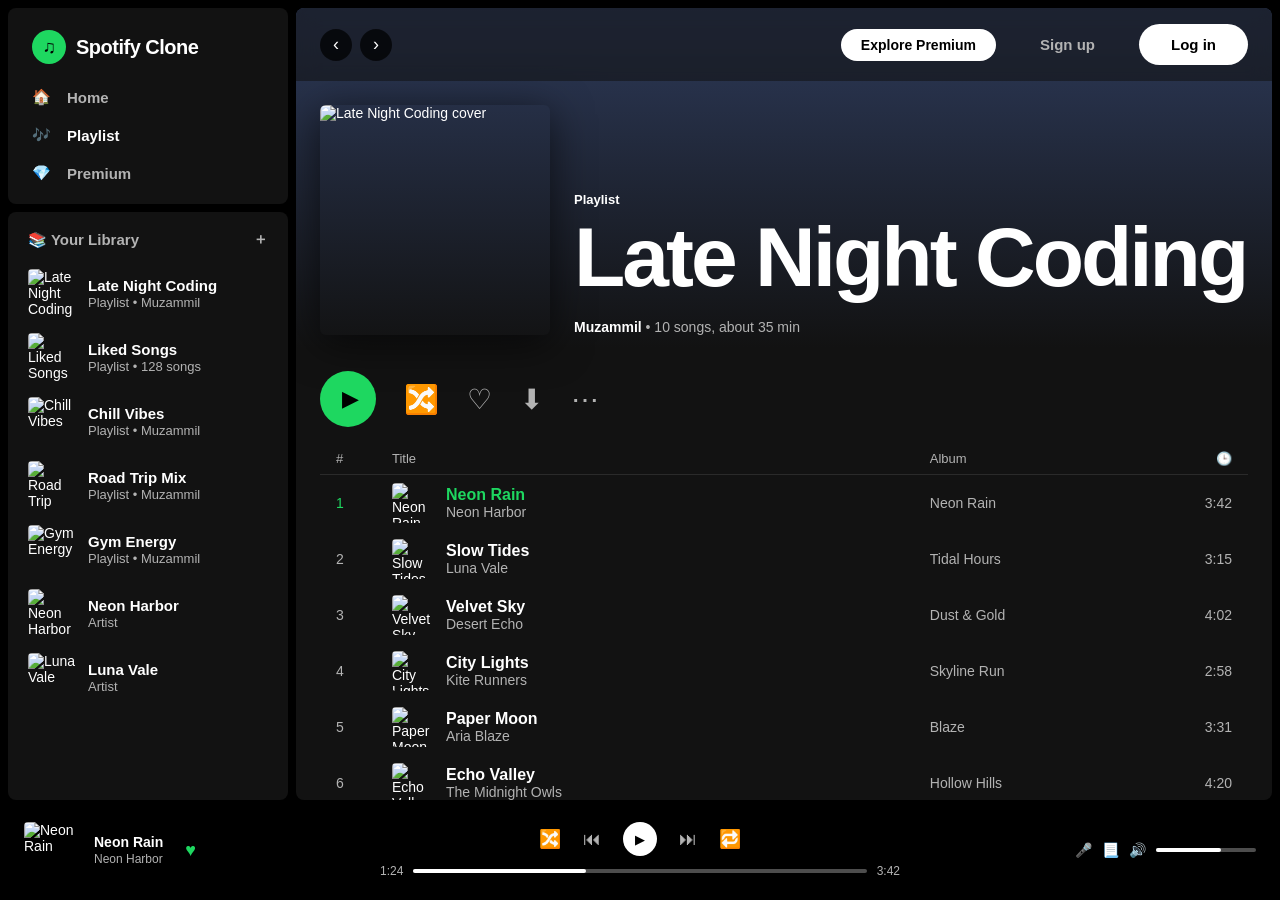
==== playlist.html @ 9b64a79c "Add files via upload This is a clone of spotify interface i tried my best on this as a beginner and " ====
<!DOCTYPE html>
<html lang="en">
<head>
  <meta charset="UTF-8">
  <meta name="viewport" content="width=device-width, initial-scale=1.0">
  <title>Spotify Clone - Playlist</title>
  <!-- External CSS: all the styling lives in style.css -->
  <link rel="stylesheet" href="style.css">
</head>
<body>
  <div class="app">
    <aside class="sidebar">
      <div class="box">
        <a href="index.html" class="logo"><span class="logo-dot">♫</span> Spotify Clone</a>
        <ul class="nav">
          <li><a href="index.html"><span>🏠</span> Home</a></li>
          <li><a href="playlist.html" class="active"><span>🎶</span> Playlist</a></li>
          <li><a href="premium.html"><span>💎</span> Premium</a></li>
        </ul>
      </div>
      <div class="box library">
        <div class="library-head"><a href="playlist.html">📚 Your Library</a><span>＋</span></div>
        <ul class="lib-list">
          <li><a href="playlist.html" class="lib-item"><div class="thumb"><img src="https://picsum.photos/seed/coding-night/120/120" alt="Late Night Coding" loading="lazy"></div><div><strong>Late Night Coding</strong><span>Playlist • Muzammil</span></div></a></li>
          <li><a href="playlist.html" class="lib-item"><div class="thumb"><img src="https://picsum.photos/seed/liked-songs/120/120" alt="Liked Songs" loading="lazy"></div><div><strong>Liked Songs</strong><span>Playlist • 128 songs</span></div></a></li>
          <li><a href="playlist.html" class="lib-item"><div class="thumb"><img src="https://picsum.photos/seed/chill-vibes/120/120" alt="Chill Vibes" loading="lazy"></div><div><strong>Chill Vibes</strong><span>Playlist • Muzammil</span></div></a></li>
          <li><a href="playlist.html" class="lib-item"><div class="thumb"><img src="https://picsum.photos/seed/road-trip/120/120" alt="Road Trip Mix" loading="lazy"></div><div><strong>Road Trip Mix</strong><span>Playlist • Muzammil</span></div></a></li>
          <li><a href="playlist.html" class="lib-item"><div class="thumb"><img src="https://picsum.photos/seed/gym-energy/120/120" alt="Gym Energy" loading="lazy"></div><div><strong>Gym Energy</strong><span>Playlist • Muzammil</span></div></a></li>
          <li><a href="playlist.html" class="lib-item"><div class="thumb round"><img src="https://picsum.photos/seed/neon-harbor/120/120" alt="Neon Harbor" loading="lazy"></div><div><strong>Neon Harbor</strong><span>Artist</span></div></a></li>
          <li><a href="playlist.html" class="lib-item"><div class="thumb round"><img src="https://picsum.photos/seed/luna-vale/120/120" alt="Luna Vale" loading="lazy"></div><div><strong>Luna Vale</strong><span>Artist</span></div></a></li>
        </ul>
      </div>
    </aside>
    <main class="main ">

      <!-- Top bar with buttons -->
      <div class="topbar">
        <div class="arrows"><span class="arrow">‹</span><span class="arrow">›</span></div>
        <div class="top-actions">
          <a href="premium.html" class="btn btn-white btn-small">Explore Premium</a>
          <a href="premium.html" class="btn btn-ghost">Sign up</a>
          <a href="premium.html" class="btn btn-white">Log in</a>
        </div>
      </div>
      <div class="content">
        <div class="pl-header">
          <div class="pl-cover"><img src="https://picsum.photos/seed/coding-night/500/500" alt="Late Night Coding cover" loading="lazy"></div>
          <div>
            <small>Playlist</small>
            <h1>Late Night Coding</h1>
            <p><b>Muzammil</b> • 10 songs, about 35 min</p>
          </div>
        </div>
        <ul class="pl-actions">
          <li><a href="#" class="big-play">▶</a></li><li>🔀</li><li>♡</li><li>⬇</li><li>⋯</li>
        </ul>
        <table class="tracks">
          <thead>
            <tr>
              <th>#</th>
              <th>Title</th>
              <th class="album">Album</th>
              <th class="time">🕒</th>
            </tr>
          </thead>
          <tbody>
            <tr class="playing">
              <td class="num"><span class="n">1</span><span class="hover-play">▶</span></td>
              <td><div class="song"><div class="mini"><img src="https://picsum.photos/seed/neon-rain/100/100" alt="Neon Rain" loading="lazy"></div><div><strong>Neon Rain</strong><span>Neon Harbor</span></div></div></td>
              <td class="album">Neon Rain</td>
              <td class="time">3:42</td>
            </tr>
            <tr>
              <td class="num"><span class="n">2</span><span class="hover-play">▶</span></td>
              <td><div class="song"><div class="mini"><img src="https://picsum.photos/seed/slow-tides/100/100" alt="Slow Tides" loading="lazy"></div><div><strong>Slow Tides</strong><span>Luna Vale</span></div></div></td>
              <td class="album">Tidal Hours</td>
              <td class="time">3:15</td>
            </tr>
            <tr>
              <td class="num"><span class="n">3</span><span class="hover-play">▶</span></td>
              <td><div class="song"><div class="mini"><img src="https://picsum.photos/seed/velvet-sky/100/100" alt="Velvet Sky" loading="lazy"></div><div><strong>Velvet Sky</strong><span>Desert Echo</span></div></div></td>
              <td class="album">Dust & Gold</td>
              <td class="time">4:02</td>
            </tr>
            <tr>
              <td class="num"><span class="n">4</span><span class="hover-play">▶</span></td>
              <td><div class="song"><div class="mini"><img src="https://picsum.photos/seed/city-lights/100/100" alt="City Lights" loading="lazy"></div><div><strong>City Lights</strong><span>Kite Runners</span></div></div></td>
              <td class="album">Skyline Run</td>
              <td class="time">2:58</td>
            </tr>
            <tr>
              <td class="num"><span class="n">5</span><span class="hover-play">▶</span></td>
              <td><div class="song"><div class="mini"><img src="https://picsum.photos/seed/paper-moon/100/100" alt="Paper Moon" loading="lazy"></div><div><strong>Paper Moon</strong><span>Aria Blaze</span></div></div></td>
              <td class="album">Blaze</td>
              <td class="time">3:31</td>
            </tr>
            <tr>
              <td class="num"><span class="n">6</span><span class="hover-play">▶</span></td>
              <td><div class="song"><div class="mini"><img src="https://picsum.photos/seed/echo-valley/100/100" alt="Echo Valley" loading="lazy"></div><div><strong>Echo Valley</strong><span>The Midnight Owls</span></div></div></td>
              <td class="album">Hollow Hills</td>
              <td class="time">4:20</td>
            </tr>
            <tr>
              <td class="num"><span class="n">7</span><span class="hover-play">▶</span></td>
              <td><div class="song"><div class="mini"><img src="https://picsum.photos/seed/golden-hour/100/100" alt="Golden Hour Drive" loading="lazy"></div><div><strong>Golden Hour Drive</strong><span>Desert Echo</span></div></div></td>
              <td class="album">Dust & Gold</td>
              <td class="time">3:48</td>
            </tr>
            <tr>
              <td class="num"><span class="n">8</span><span class="hover-play">▶</span></td>
              <td><div class="song"><div class="mini"><img src="https://picsum.photos/seed/static-dreams/100/100" alt="Static Dreams" loading="lazy"></div><div><strong>Static Dreams</strong><span>Neon Harbor</span></div></div></td>
              <td class="album">Neon Rain</td>
              <td class="time">3:05</td>
            </tr>
            <tr>
              <td class="num"><span class="n">9</span><span class="hover-play">▶</span></td>
              <td><div class="song"><div class="mini"><img src="https://picsum.photos/seed/lantern/100/100" alt="Lantern" loading="lazy"></div><div><strong>Lantern</strong><span>Luna Vale</span></div></div></td>
              <td class="album">Tidal Hours</td>
              <td class="time">2:49</td>
            </tr>
            <tr>
              <td class="num"><span class="n">10</span><span class="hover-play">▶</span></td>
              <td><div class="song"><div class="mini"><img src="https://picsum.photos/seed/midnight-compile/100/100" alt="Midnight Compile" loading="lazy"></div><div><strong>Midnight Compile</strong><span>Kite Runners</span></div></div></td>
              <td class="album">Skyline Run</td>
              <td class="time">3:27</td>
            </tr>
          </tbody>
        </table>

      </div>
    </main>
    <footer class="player">
      <div class="np">
        <div class="thumb"><img src="https://picsum.photos/seed/neon-rain/120/120" alt="Neon Rain" loading="lazy"></div>
        <div><strong>Neon Rain</strong><span>Neon Harbor</span></div>
        <span class="heart">♥</span>
      </div>
      <div class="controls">
        <!-- Player buttons are also a list -->
        <ul class="ctrl-row">
          <li>🔀</li><li>⏮</li><li class="pp">▶</li><li>⏭</li><li>🔁</li>
        </ul>
        <div class="progress"><span>1:24</span><div class="bar"><i style="width:38%"></i></div><span>3:42</span></div>
      </div>
      <div class="volume"><span>🎤</span><span>📃</span><span>🔊</span><div class="bar"><i style="width:65%"></i></div></div>
    </footer>
  </div>
</body>
</html>
---- style.css ----
/* =========================================================
   Spotify Clone - style.css  (HTML + CSS only, no JavaScript)
   Shared by: index, search, library, playlist, premium, login
   ========================================================= */

/* ---------- 1. Reset & variables ---------- */
* { margin: 0; padding: 0; box-sizing: border-box; }

:root {
  --bg: #121212;
  --panel: #181818;
  --hover: #2a2a2a;
  --text: #ffffff;
  --muted: #b3b3b3;
  --green: #1ed760;
  --green-dark: #1db954;
}

html, body { height: 100%; }

body {
  background: #000;
  color: var(--text);
  font-family: "Segoe UI", "Helvetica Neue", Arial, sans-serif;
  font-size: 14px;
}

a { color: inherit; text-decoration: none; }
ul { list-style: none; }
:focus-visible { outline: 2px solid var(--green); outline-offset: 2px; }

/* ---------- 2. App layout (sidebar + main + player) ---------- */
.app {
  display: grid;
  grid-template-columns: 280px 1fr;
  grid-template-rows: 1fr 84px;
  gap: 8px;
  height: 100vh;
  padding: 8px;
}

.sidebar { display: flex; flex-direction: column; gap: 8px; min-height: 0; }
.box { background: var(--bg); border-radius: 8px; padding: 12px; }

.logo {
  display: flex; align-items: center; gap: 10px;
  padding: 10px 12px 14px; font-size: 20px; font-weight: 800; letter-spacing: -0.5px;
}
.logo-dot {
  width: 34px; height: 34px; border-radius: 50%;
  background: var(--green); color: #000;
  display: flex; align-items: center; justify-content: center; font-size: 18px;
}

.nav a {
  display: flex; align-items: center; gap: 16px;
  padding: 10px 12px; border-radius: 6px;
  color: var(--muted); font-weight: 700; font-size: 15px;
  transition: color .2s;
}
.nav a:hover, .nav a.active { color: #fff; }

.library { flex: 1; overflow-y: auto; min-height: 0; }
.library-head {
  display: flex; justify-content: space-between; align-items: center;
  padding: 6px 8px 12px; color: var(--muted); font-weight: 700; font-size: 15px;
}
.pills { display: flex; gap: 8px; padding: 0 8px 12px; }
.pill {
  background: #2a2a2a; padding: 6px 12px; border-radius: 20px; font-size: 13px;
}
.lib-item {
  display: flex; align-items: center; gap: 12px;
  padding: 8px; border-radius: 6px;
}
.lib-item:hover { background: var(--hover); }
.thumb.round { border-radius: 50%; }
.logo.flat { padding: 0; }
.lib-item .thumb { width: 48px; height: 48px; border-radius: 4px; flex-shrink: 0; }
.lib-item strong { display: block; font-size: 15px; }
.lib-item span { color: var(--muted); font-size: 13px; }

/* ---------- 3. Main area ---------- */
.main {
  background: linear-gradient(180deg, #2d3a5a 0, var(--bg) 340px);
  border-radius: 8px; overflow-y: auto; min-height: 0;
}
.main.green  { background: linear-gradient(180deg, #1f5f3a 0, var(--bg) 340px); }
.main.purple { background: linear-gradient(180deg, #4a2f7a 0, var(--bg) 340px); }
.main.plain  { background: linear-gradient(180deg, #333 0, var(--bg) 340px); }

.topbar {
  position: sticky; top: 0; z-index: 5;
  display: flex; justify-content: space-between; align-items: center;
  padding: 16px 24px; background: rgba(18,18,18,.55); backdrop-filter: blur(10px);
}
.arrows { display: flex; gap: 8px; }
.arrow {
  width: 32px; height: 32px; border-radius: 50%; background: rgba(0,0,0,.7);
  display: flex; align-items: center; justify-content: center; font-size: 18px;
}
.top-actions { display: flex; align-items: center; gap: 12px; }

.btn {
  display: inline-block; padding: 12px 32px; border-radius: 500px;
  font-weight: 700; font-size: 15px; transition: transform .15s, background .2s;
  cursor: pointer; border: 0; font-family: inherit;
}
.btn:hover { transform: scale(1.04); }
.btn-white { background: #fff; color: #000; }
.btn-green { background: var(--green); color: #000; }
.btn-green:hover { background: #3be477; }
.btn-ghost { background: transparent; color: var(--muted); }
.btn-ghost:hover { color: #fff; }
.btn-outline { background: transparent; color: #fff; border: 1px solid #7c7c7c; }
.btn-outline:hover { border-color: #fff; }
.btn-small { padding: 8px 20px; font-size: 14px; }

.content { padding: 8px 24px 32px; }
.section-head {
  display: flex; justify-content: space-between; align-items: baseline; margin: 28px 0 16px;
}
.section-head h2 { font-size: 24px; letter-spacing: -0.4px; }
.section-head a { color: var(--muted); font-weight: 700; font-size: 14px; }
.section-head a:hover { text-decoration: underline; }

/* ---------- 4. Cover art (pure CSS gradients) ---------- */
.c1  { background: linear-gradient(135deg, #ff5f6d, #ffc371); }
.c2  { background: linear-gradient(135deg, #4776e6, #8e54e9); }
.c3  { background: linear-gradient(135deg, #11998e, #38ef7d); }
.c4  { background: linear-gradient(135deg, #f7971e, #ffd200); }
.c5  { background: linear-gradient(135deg, #c33764, #1d2671); }
.c6  { background: linear-gradient(135deg, #2193b0, #6dd5ed); }
.c7  { background: linear-gradient(135deg, #614385, #516395); }
.c8  { background: linear-gradient(135deg, #ee0979, #ff6a00); }
.c9  { background: linear-gradient(135deg, #232526, #636e72); }
.c10 { background: linear-gradient(135deg, #56ab2f, #a8e063); }
.c11 { background: linear-gradient(135deg, #e96443, #904e95); }
.c12 { background: linear-gradient(135deg, #00c6ff, #0072ff); }

/* ---------- 5. Home: quick tiles + cards ---------- */
.greeting { font-size: 32px; font-weight: 800; letter-spacing: -1px; margin: 12px 0 20px; }

.tiles { display: grid; grid-template-columns: repeat(auto-fill, minmax(280px, 1fr)); gap: 16px; }
.tile {
  display: flex; align-items: center; gap: 16px;
  background: rgba(255,255,255,.1); border-radius: 6px; overflow: hidden;
  position: relative; transition: background .25s; font-weight: 700; font-size: 16px;
}
.tile:hover { background: rgba(255,255,255,.2); }
.tile .thumb { width: 80px; height: 80px; flex-shrink: 0; }
.tile .play { right: 16px; bottom: auto; top: 50%; margin-top: -24px; width: 48px; height: 48px; }
.tile:hover .play { opacity: 1; transform: none; }

.grid { display: grid; grid-template-columns: repeat(auto-fill, minmax(176px, 1fr)); gap: 20px; }

.card {
  background: var(--panel); padding: 16px; border-radius: 8px;
  transition: background .3s; display: block;
}
.card:hover { background: #282828; }
.card .art {
  aspect-ratio: 1 / 1; border-radius: 6px; margin-bottom: 16px;
  box-shadow: 0 8px 24px rgba(0,0,0,.5); position: relative;
}
.card.round .art { border-radius: 50%; }
.card h3 { font-size: 16px; margin-bottom: 6px; white-space: nowrap; overflow: hidden; text-overflow: ellipsis; }
.card p { color: var(--muted); font-size: 14px; line-height: 1.4;
  display: -webkit-box; -webkit-line-clamp: 2; -webkit-box-orient: vertical; overflow: hidden; }

/* green play button that appears when you hover */
.play {
  position: absolute; right: 8px; bottom: 8px; width: 48px; height: 48px; border-radius: 50%;
  background: var(--green); color: #000; font-size: 18px; padding-left: 3px;
  display: flex; align-items: center; justify-content: center;
  opacity: 0; transform: translateY(8px);
  transition: opacity .3s, transform .3s; box-shadow: 0 8px 16px rgba(0,0,0,.4);
}
.card:hover .play { opacity: 1; transform: none; }

/* ---------- 8. Playlist page ---------- */
.pl-header { display: flex; align-items: flex-end; gap: 24px; padding: 16px 0 24px; }
.pl-cover { width: 230px; height: 230px; border-radius: 6px; box-shadow: 0 8px 40px rgba(0,0,0,.6); flex-shrink: 0; }
.pl-header small { font-weight: 700; font-size: 13px; }
.pl-header h1 { font-size: clamp(36px, 7vw, 84px); letter-spacing: -3px; line-height: 1; margin: 8px 0 20px; }
.pl-header p { color: var(--muted); }
.pl-header b { color: #fff; }

.pl-actions { display: flex; align-items: center; gap: 28px; padding: 12px 0 16px; font-size: 28px; color: var(--muted); }
.big-play {
  width: 56px; height: 56px; border-radius: 50%; background: var(--green); color: #000;
  display: flex; align-items: center; justify-content: center; font-size: 22px; padding-left: 4px;
  transition: transform .15s;
}
.big-play:hover { transform: scale(1.06); background: #3be477; }

/* the track list is a real <table> */
.tracks { width: 100%; border-collapse: collapse; color: var(--muted); }
.tracks th {
  text-align: left; font-weight: 400; font-size: 13px; padding: 8px 16px;
  border-bottom: 1px solid #2a2a2a;
}
.tracks td { padding: 8px 16px; vertical-align: middle; }
.tracks th:first-child, .tracks td:first-child { width: 56px; }
.tracks tbody tr:hover { background: rgba(255,255,255,.1); }
.tracks td:first-child { border-radius: 4px 0 0 4px; }
.tracks td:last-child  { border-radius: 0 4px 4px 0; }
.tracks .time { text-align: right; width: 80px; }
.tracks .num .hover-play { display: none; color: #fff; }
.tracks tr:hover .num .n { display: none; }
.tracks tr:hover .num .hover-play { display: inline; }
.song { display: flex; align-items: center; gap: 14px; color: #fff; }
.song .mini { width: 40px; height: 40px; border-radius: 4px; flex-shrink: 0; }
.song strong { display: block; font-size: 16px; }
.song span { color: var(--muted); font-size: 14px; }
.tracks tr.playing .song strong, .tracks tr.playing .num { color: var(--green); }

/* ---------- 9. Bottom player bar ---------- */
.player {
  grid-column: 1 / 3; display: grid; grid-template-columns: 1fr 2fr 1fr; align-items: center;
  padding: 0 16px; background: #000;
}
.np { display: flex; align-items: center; gap: 14px; }
.np .thumb { width: 56px; height: 56px; border-radius: 4px; }
.np strong { display: block; font-size: 14px; }
.np span { color: var(--muted); font-size: 12px; }
.np .heart { color: var(--green); margin-left: 8px; font-size: 18px; }

.controls { display: flex; flex-direction: column; align-items: center; gap: 8px; }
.ctrl-row { display: flex; align-items: center; gap: 22px; color: var(--muted); font-size: 18px; }
.ctrl-row li:hover { color: #fff; }
.ctrl-row .pp {
  width: 34px; height: 34px; border-radius: 50%; background: #fff; color: #000;
  display: flex; align-items: center; justify-content: center; font-size: 13px;
}
.ctrl-row .pp:hover { transform: scale(1.08); color: #000; }
.progress { display: flex; align-items: center; gap: 10px; width: 100%; max-width: 520px; color: var(--muted); font-size: 12px; }
.bar { flex: 1; height: 4px; background: #4d4d4d; border-radius: 2px; }
.bar i { display: block; height: 100%; background: #fff; border-radius: 2px; }
.bar:hover i { background: var(--green); }

.volume { display: flex; justify-content: flex-end; align-items: center; gap: 10px; color: var(--muted); }
.volume .bar { flex: none; width: 100px; }

/* ---------- 10. Premium page ---------- */
.site-nav {
  position: sticky; top: 0; z-index: 10; background: #000;
  display: flex; align-items: center; justify-content: space-between; padding: 16px 48px;
}
.site-nav .logo { padding: 0; }
.site-nav ul { display: flex; gap: 28px; font-weight: 700; color: var(--muted); }
.site-nav ul a:hover { color: #fff; }
.site-nav .right { display: flex; align-items: center; gap: 16px; }

.hero {
  text-align: center; padding: 90px 24px 70px;
  background: linear-gradient(135deg, #5038a0, #af2896 55%, #ff6437);
}
.hero h1 { font-size: clamp(36px, 6vw, 72px); letter-spacing: -2px; line-height: 1.05; margin-bottom: 20px; }
.hero p { font-size: 20px; margin-bottom: 32px; }
.hero small { display: block; margin-top: 16px; opacity: .8; }

.page { background: #000; }
.wrap { max-width: 1100px; margin: 0 auto; padding: 0 24px; }
.page h2.center { text-align: center; font-size: 32px; margin: 64px 0 36px; letter-spacing: -1px; }

.perks { display: grid; grid-template-columns: repeat(auto-fit, minmax(220px, 1fr)); gap: 20px; }
.perk { background: #181818; border-radius: 10px; padding: 28px 22px; }
.perk .icon { font-size: 34px; margin-bottom: 14px; }
.perk h3 { font-size: 18px; margin-bottom: 8px; }
.perk p { color: var(--muted); line-height: 1.5; }

.plans { display: grid; grid-template-columns: repeat(auto-fit, minmax(230px, 1fr)); gap: 20px; }
.plan { background: #181818; border-radius: 10px; padding: 28px 24px; display: flex; flex-direction: column; gap: 14px; border: 2px solid transparent; transition: border-color .2s, transform .2s; }
.plan:hover { border-color: var(--green); transform: translateY(-4px); }
.plan .badge { align-self: flex-start; background: var(--green); color: #000; font-weight: 800; font-size: 12px; padding: 4px 10px; border-radius: 4px; }
.plan h3 { font-size: 24px; }
.plan .price { font-size: 15px; color: var(--muted); }
.plan .price b { color: #fff; font-size: 28px; }
.plan ul { color: var(--muted); line-height: 1.8; flex: 1; }
.plan ul li::before { content: "✓  "; color: var(--green); font-weight: 800; }

.faq { max-width: 780px; margin: 0 auto 80px; }
.faq details { border-bottom: 1px solid #2a2a2a; padding: 18px 4px; }
.faq summary { cursor: pointer; font-weight: 700; font-size: 17px; list-style: none; display: flex; justify-content: space-between; }
.faq summary::-webkit-details-marker { display: none; }
.faq summary::after { content: "+"; font-size: 24px; color: var(--green); }
.faq details[open] summary::after { content: "–"; }
.faq details p { color: var(--muted); margin-top: 12px; line-height: 1.6; }

footer.site-footer { background: #000; border-top: 1px solid #1f1f1f; padding: 40px 48px; color: var(--muted); display: flex; flex-wrap: wrap; gap: 32px; justify-content: space-between; }
footer.site-footer h4 { color: #fff; margin-bottom: 12px; }
footer.site-footer li { margin-bottom: 8px; }
footer.site-footer a:hover { color: #fff; text-decoration: underline; }

/* ---------- 12. Small screens ---------- */
@media (max-width: 860px) {
  .app { grid-template-columns: 1fr; }
  .sidebar { display: none; }
  .player { grid-column: 1; grid-template-columns: 1fr auto; }
  .player .volume, .player .progress { display: none; }
  .pl-header { flex-direction: column; align-items: flex-start; }
  .pl-cover { width: 180px; height: 180px; }
  .tracks .album { display: none; }
  .site-nav { padding: 14px 20px; }
  .site-nav ul { display: none; }
}

/* ---------- 13. Premium comparison table ---------- */
.table-wrap { overflow-x: auto; margin-bottom: 20px; border-radius: 10px; }
.compare { width: 100%; border-collapse: collapse; background: #181818; min-width: 620px; }
.compare th, .compare td { padding: 16px 18px; text-align: center; border-bottom: 1px solid #2a2a2a; }
.compare th:first-child, .compare td:first-child { text-align: left; color: var(--muted); font-weight: 600; }
.compare thead th { font-size: 18px; border-bottom: 2px solid var(--green); }
.compare tbody tr:hover { background: #222; }
.compare .yes { color: var(--green); font-weight: 800; }
.compare .no { color: #666; }

/* ---------- 14. Pictures (img tags) ---------- */
/* every picture box clips its image to the rounded corners */
.thumb, .mini, .pl-cover, .art { overflow: hidden; }
.art img, .thumb img, .mini img, .pl-cover img {
  width: 100%; height: 100%; object-fit: cover; display: block;
}
/* the colored gradient classes (c1, c2...) stay as a backup colour
   that shows while a picture is still loading */
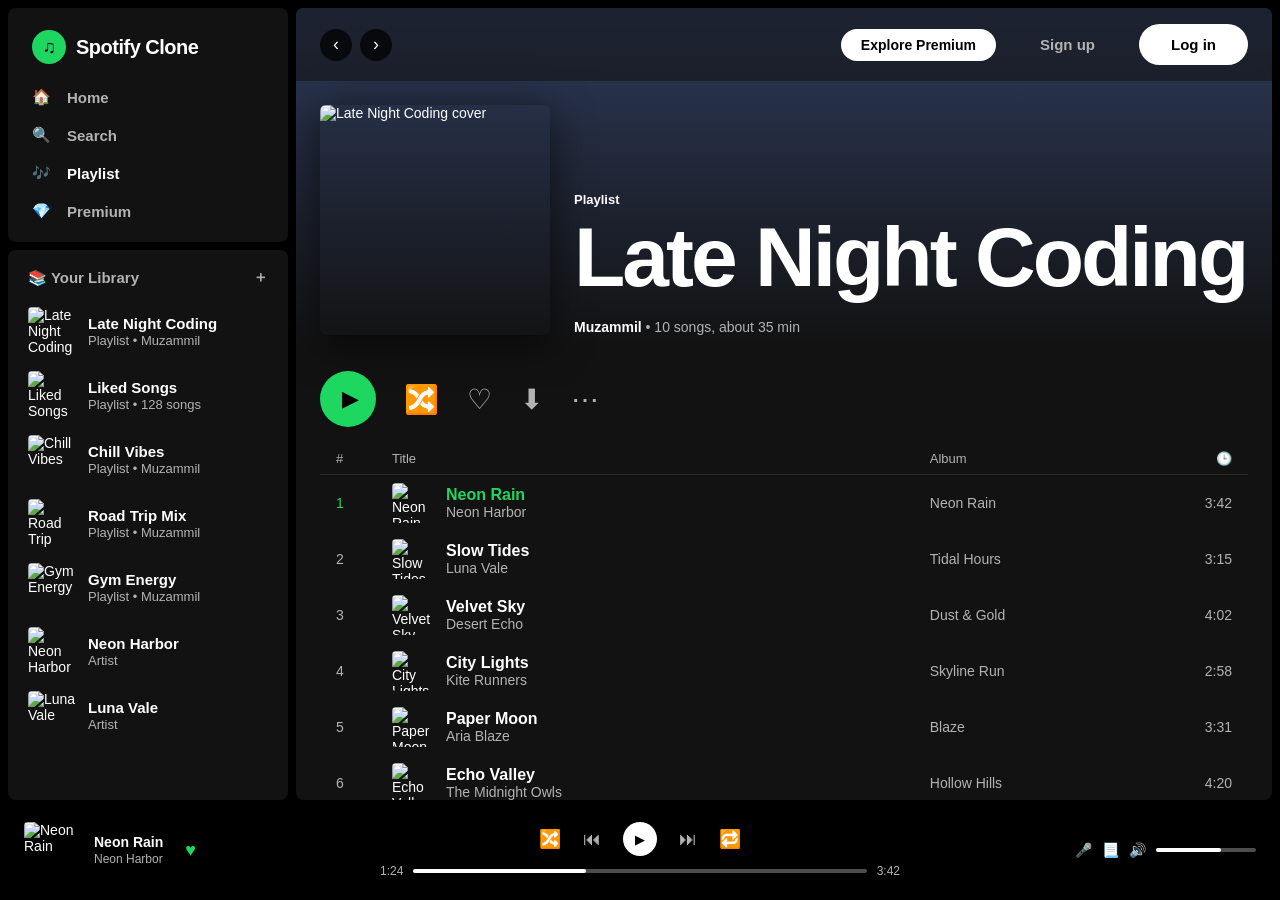
==== commit 7066988a: "Update playlist.html" ====
--- a/playlist.html
+++ b/playlist.html
@@ -4,7 +4,6 @@
   <meta charset="UTF-8">
   <meta name="viewport" content="width=device-width, initial-scale=1.0">
   <title>Spotify Clone - Playlist</title>
-  <!-- External CSS: all the styling lives in style.css -->
   <link rel="stylesheet" href="style.css">
 </head>
 <body>
@@ -14,6 +13,7 @@
         <a href="index.html" class="logo"><span class="logo-dot">♫</span> Spotify Clone</a>
         <ul class="nav">
           <li><a href="index.html"><span>🏠</span> Home</a></li>
+          <li><a href="search.html"><span>🔍</span> Search</a></li>
           <li><a href="playlist.html" class="active"><span>🎶</span> Playlist</a></li>
           <li><a href="premium.html"><span>💎</span> Premium</a></li>
         </ul>
@@ -26,20 +26,18 @@
           <li><a href="playlist.html" class="lib-item"><div class="thumb"><img src="https://picsum.photos/seed/chill-vibes/120/120" alt="Chill Vibes" loading="lazy"></div><div><strong>Chill Vibes</strong><span>Playlist • Muzammil</span></div></a></li>
           <li><a href="playlist.html" class="lib-item"><div class="thumb"><img src="https://picsum.photos/seed/road-trip/120/120" alt="Road Trip Mix" loading="lazy"></div><div><strong>Road Trip Mix</strong><span>Playlist • Muzammil</span></div></a></li>
           <li><a href="playlist.html" class="lib-item"><div class="thumb"><img src="https://picsum.photos/seed/gym-energy/120/120" alt="Gym Energy" loading="lazy"></div><div><strong>Gym Energy</strong><span>Playlist • Muzammil</span></div></a></li>
-          <li><a href="playlist.html" class="lib-item"><div class="thumb round"><img src="https://picsum.photos/seed/neon-harbor/120/120" alt="Neon Harbor" loading="lazy"></div><div><strong>Neon Harbor</strong><span>Artist</span></div></a></li>
-          <li><a href="playlist.html" class="lib-item"><div class="thumb round"><img src="https://picsum.photos/seed/luna-vale/120/120" alt="Luna Vale" loading="lazy"></div><div><strong>Luna Vale</strong><span>Artist</span></div></a></li>
+          <li><a href="artist.html" class="lib-item"><div class="thumb round"><img src="https://picsum.photos/seed/neon-harbor/120/120" alt="Neon Harbor" loading="lazy"></div><div><strong>Neon Harbor</strong><span>Artist</span></div></a></li>
+          <li><a href="artist.html" class="lib-item"><div class="thumb round"><img src="https://picsum.photos/seed/luna-vale/120/120" alt="Luna Vale" loading="lazy"></div><div><strong>Luna Vale</strong><span>Artist</span></div></a></li>
         </ul>
       </div>
     </aside>
     <main class="main ">
-
-      <!-- Top bar with buttons -->
       <div class="topbar">
         <div class="arrows"><span class="arrow">‹</span><span class="arrow">›</span></div>
         <div class="top-actions">
           <a href="premium.html" class="btn btn-white btn-small">Explore Premium</a>
-          <a href="premium.html" class="btn btn-ghost">Sign up</a>
-          <a href="premium.html" class="btn btn-white">Log in</a>
+          <a href="login.html#signup" class="btn btn-ghost">Sign up</a>
+          <a href="login.html" class="btn btn-white">Log in</a>
         </div>
       </div>
       <div class="content">
@@ -126,7 +124,6 @@
             </tr>
           </tbody>
         </table>
-
       </div>
     </main>
     <footer class="player">
@@ -145,5 +142,6 @@
       <div class="volume"><span>🎤</span><span>📃</span><span>🔊</span><div class="bar"><i style="width:65%"></i></div></div>
     </footer>
   </div>
+  <script src="script.js"></script>
 </body>
 </html>
--- a/style.css
+++ b/style.css
@@ -1,11 +1,5 @@
-/* =========================================================
-   Spotify Clone - style.css  (HTML + CSS only, no JavaScript)
-   Shared by: index, search, library, playlist, premium, login
-   ========================================================= */
-
-/* ---------- 1. Reset & variables ---------- */
+
 * { margin: 0; padding: 0; box-sizing: border-box; }
-
 :root {
   --bg: #121212;
   --panel: #181818;
@@ -15,21 +9,16 @@
   --green: #1ed760;
   --green-dark: #1db954;
 }
-
 html, body { height: 100%; }
-
 body {
   background: #000;
   color: var(--text);
   font-family: "Segoe UI", "Helvetica Neue", Arial, sans-serif;
   font-size: 14px;
 }
-
 a { color: inherit; text-decoration: none; }
 ul { list-style: none; }
 :focus-visible { outline: 2px solid var(--green); outline-offset: 2px; }
-
-/* ---------- 2. App layout (sidebar + main + player) ---------- */
 .app {
   display: grid;
   grid-template-columns: 280px 1fr;
@@ -38,10 +27,8 @@
   height: 100vh;
   padding: 8px;
 }
-
 .sidebar { display: flex; flex-direction: column; gap: 8px; min-height: 0; }
 .box { background: var(--bg); border-radius: 8px; padding: 12px; }
-
 .logo {
   display: flex; align-items: center; gap: 10px;
   padding: 10px 12px 14px; font-size: 20px; font-weight: 800; letter-spacing: -0.5px;
@@ -79,8 +66,6 @@
 .lib-item .thumb { width: 48px; height: 48px; border-radius: 4px; flex-shrink: 0; }
 .lib-item strong { display: block; font-size: 15px; }
 .lib-item span { color: var(--muted); font-size: 13px; }
-
-/* ---------- 3. Main area ---------- */
 .main {
   background: linear-gradient(180deg, #2d3a5a 0, var(--bg) 340px);
   border-radius: 8px; overflow-y: auto; min-height: 0;
@@ -88,7 +73,6 @@
 .main.green  { background: linear-gradient(180deg, #1f5f3a 0, var(--bg) 340px); }
 .main.purple { background: linear-gradient(180deg, #4a2f7a 0, var(--bg) 340px); }
 .main.plain  { background: linear-gradient(180deg, #333 0, var(--bg) 340px); }
-
 .topbar {
   position: sticky; top: 0; z-index: 5;
   display: flex; justify-content: space-between; align-items: center;
@@ -115,7 +99,6 @@
 .btn-outline { background: transparent; color: #fff; border: 1px solid #7c7c7c; }
 .btn-outline:hover { border-color: #fff; }
 .btn-small { padding: 8px 20px; font-size: 14px; }
-
 .content { padding: 8px 24px 32px; }
 .section-head {
   display: flex; justify-content: space-between; align-items: baseline; margin: 28px 0 16px;
@@ -123,8 +106,6 @@
 .section-head h2 { font-size: 24px; letter-spacing: -0.4px; }
 .section-head a { color: var(--muted); font-weight: 700; font-size: 14px; }
 .section-head a:hover { text-decoration: underline; }
-
-/* ---------- 4. Cover art (pure CSS gradients) ---------- */
 .c1  { background: linear-gradient(135deg, #ff5f6d, #ffc371); }
 .c2  { background: linear-gradient(135deg, #4776e6, #8e54e9); }
 .c3  { background: linear-gradient(135deg, #11998e, #38ef7d); }
@@ -137,10 +118,7 @@
 .c10 { background: linear-gradient(135deg, #56ab2f, #a8e063); }
 .c11 { background: linear-gradient(135deg, #e96443, #904e95); }
 .c12 { background: linear-gradient(135deg, #00c6ff, #0072ff); }
-
-/* ---------- 5. Home: quick tiles + cards ---------- */
 .greeting { font-size: 32px; font-weight: 800; letter-spacing: -1px; margin: 12px 0 20px; }
-
 .tiles { display: grid; grid-template-columns: repeat(auto-fill, minmax(280px, 1fr)); gap: 16px; }
 .tile {
   display: flex; align-items: center; gap: 16px;
@@ -151,9 +129,7 @@
 .tile .thumb { width: 80px; height: 80px; flex-shrink: 0; }
 .tile .play { right: 16px; bottom: auto; top: 50%; margin-top: -24px; width: 48px; height: 48px; }
 .tile:hover .play { opacity: 1; transform: none; }
-
 .grid { display: grid; grid-template-columns: repeat(auto-fill, minmax(176px, 1fr)); gap: 20px; }
-
 .card {
   background: var(--panel); padding: 16px; border-radius: 8px;
   transition: background .3s; display: block;
@@ -167,8 +143,6 @@
 .card h3 { font-size: 16px; margin-bottom: 6px; white-space: nowrap; overflow: hidden; text-overflow: ellipsis; }
 .card p { color: var(--muted); font-size: 14px; line-height: 1.4;
   display: -webkit-box; -webkit-line-clamp: 2; -webkit-box-orient: vertical; overflow: hidden; }
-
-/* green play button that appears when you hover */
 .play {
   position: absolute; right: 8px; bottom: 8px; width: 48px; height: 48px; border-radius: 50%;
   background: var(--green); color: #000; font-size: 18px; padding-left: 3px;
@@ -177,15 +151,12 @@
   transition: opacity .3s, transform .3s; box-shadow: 0 8px 16px rgba(0,0,0,.4);
 }
 .card:hover .play { opacity: 1; transform: none; }
-
-/* ---------- 8. Playlist page ---------- */
 .pl-header { display: flex; align-items: flex-end; gap: 24px; padding: 16px 0 24px; }
 .pl-cover { width: 230px; height: 230px; border-radius: 6px; box-shadow: 0 8px 40px rgba(0,0,0,.6); flex-shrink: 0; }
 .pl-header small { font-weight: 700; font-size: 13px; }
 .pl-header h1 { font-size: clamp(36px, 7vw, 84px); letter-spacing: -3px; line-height: 1; margin: 8px 0 20px; }
 .pl-header p { color: var(--muted); }
 .pl-header b { color: #fff; }
-
 .pl-actions { display: flex; align-items: center; gap: 28px; padding: 12px 0 16px; font-size: 28px; color: var(--muted); }
 .big-play {
   width: 56px; height: 56px; border-radius: 50%; background: var(--green); color: #000;
@@ -193,8 +164,6 @@
   transition: transform .15s;
 }
 .big-play:hover { transform: scale(1.06); background: #3be477; }
-
-/* the track list is a real <table> */
 .tracks { width: 100%; border-collapse: collapse; color: var(--muted); }
 .tracks th {
   text-align: left; font-weight: 400; font-size: 13px; padding: 8px 16px;
@@ -214,8 +183,6 @@
 .song strong { display: block; font-size: 16px; }
 .song span { color: var(--muted); font-size: 14px; }
 .tracks tr.playing .song strong, .tracks tr.playing .num { color: var(--green); }
-
-/* ---------- 9. Bottom player bar ---------- */
 .player {
   grid-column: 1 / 3; display: grid; grid-template-columns: 1fr 2fr 1fr; align-items: center;
   padding: 0 16px; background: #000;
@@ -225,7 +192,6 @@
 .np strong { display: block; font-size: 14px; }
 .np span { color: var(--muted); font-size: 12px; }
 .np .heart { color: var(--green); margin-left: 8px; font-size: 18px; }
-
 .controls { display: flex; flex-direction: column; align-items: center; gap: 8px; }
 .ctrl-row { display: flex; align-items: center; gap: 22px; color: var(--muted); font-size: 18px; }
 .ctrl-row li:hover { color: #fff; }
@@ -238,11 +204,8 @@
 .bar { flex: 1; height: 4px; background: #4d4d4d; border-radius: 2px; }
 .bar i { display: block; height: 100%; background: #fff; border-radius: 2px; }
 .bar:hover i { background: var(--green); }
-
 .volume { display: flex; justify-content: flex-end; align-items: center; gap: 10px; color: var(--muted); }
 .volume .bar { flex: none; width: 100px; }
-
-/* ---------- 10. Premium page ---------- */
 .site-nav {
   position: sticky; top: 0; z-index: 10; background: #000;
   display: flex; align-items: center; justify-content: space-between; padding: 16px 48px;
@@ -251,7 +214,6 @@
 .site-nav ul { display: flex; gap: 28px; font-weight: 700; color: var(--muted); }
 .site-nav ul a:hover { color: #fff; }
 .site-nav .right { display: flex; align-items: center; gap: 16px; }
-
 .hero {
   text-align: center; padding: 90px 24px 70px;
   background: linear-gradient(135deg, #5038a0, #af2896 55%, #ff6437);
@@ -259,17 +221,14 @@
 .hero h1 { font-size: clamp(36px, 6vw, 72px); letter-spacing: -2px; line-height: 1.05; margin-bottom: 20px; }
 .hero p { font-size: 20px; margin-bottom: 32px; }
 .hero small { display: block; margin-top: 16px; opacity: .8; }
-
 .page { background: #000; }
 .wrap { max-width: 1100px; margin: 0 auto; padding: 0 24px; }
 .page h2.center { text-align: center; font-size: 32px; margin: 64px 0 36px; letter-spacing: -1px; }
-
 .perks { display: grid; grid-template-columns: repeat(auto-fit, minmax(220px, 1fr)); gap: 20px; }
 .perk { background: #181818; border-radius: 10px; padding: 28px 22px; }
 .perk .icon { font-size: 34px; margin-bottom: 14px; }
 .perk h3 { font-size: 18px; margin-bottom: 8px; }
 .perk p { color: var(--muted); line-height: 1.5; }
-
 .plans { display: grid; grid-template-columns: repeat(auto-fit, minmax(230px, 1fr)); gap: 20px; }
 .plan { background: #181818; border-radius: 10px; padding: 28px 24px; display: flex; flex-direction: column; gap: 14px; border: 2px solid transparent; transition: border-color .2s, transform .2s; }
 .plan:hover { border-color: var(--green); transform: translateY(-4px); }
@@ -279,7 +238,6 @@
 .plan .price b { color: #fff; font-size: 28px; }
 .plan ul { color: var(--muted); line-height: 1.8; flex: 1; }
 .plan ul li::before { content: "✓  "; color: var(--green); font-weight: 800; }
-
 .faq { max-width: 780px; margin: 0 auto 80px; }
 .faq details { border-bottom: 1px solid #2a2a2a; padding: 18px 4px; }
 .faq summary { cursor: pointer; font-weight: 700; font-size: 17px; list-style: none; display: flex; justify-content: space-between; }
@@ -287,13 +245,10 @@
 .faq summary::after { content: "+"; font-size: 24px; color: var(--green); }
 .faq details[open] summary::after { content: "–"; }
 .faq details p { color: var(--muted); margin-top: 12px; line-height: 1.6; }
-
 footer.site-footer { background: #000; border-top: 1px solid #1f1f1f; padding: 40px 48px; color: var(--muted); display: flex; flex-wrap: wrap; gap: 32px; justify-content: space-between; }
 footer.site-footer h4 { color: #fff; margin-bottom: 12px; }
 footer.site-footer li { margin-bottom: 8px; }
 footer.site-footer a:hover { color: #fff; text-decoration: underline; }
-
-/* ---------- 12. Small screens ---------- */
 @media (max-width: 860px) {
   .app { grid-template-columns: 1fr; }
   .sidebar { display: none; }
@@ -305,8 +260,6 @@
   .site-nav { padding: 14px 20px; }
   .site-nav ul { display: none; }
 }
-
-/* ---------- 13. Premium comparison table ---------- */
 .table-wrap { overflow-x: auto; margin-bottom: 20px; border-radius: 10px; }
 .compare { width: 100%; border-collapse: collapse; background: #181818; min-width: 620px; }
 .compare th, .compare td { padding: 16px 18px; text-align: center; border-bottom: 1px solid #2a2a2a; }
@@ -315,12 +268,7 @@
 .compare tbody tr:hover { background: #222; }
 .compare .yes { color: var(--green); font-weight: 800; }
 .compare .no { color: #666; }
-
-/* ---------- 14. Pictures (img tags) ---------- */
-/* every picture box clips its image to the rounded corners */
 .thumb, .mini, .pl-cover, .art { overflow: hidden; }
 .art img, .thumb img, .mini img, .pl-cover img {
   width: 100%; height: 100%; object-fit: cover; display: block;
 }
-/* the colored gradient classes (c1, c2...) stay as a backup colour
-   that shows while a picture is still loading */
